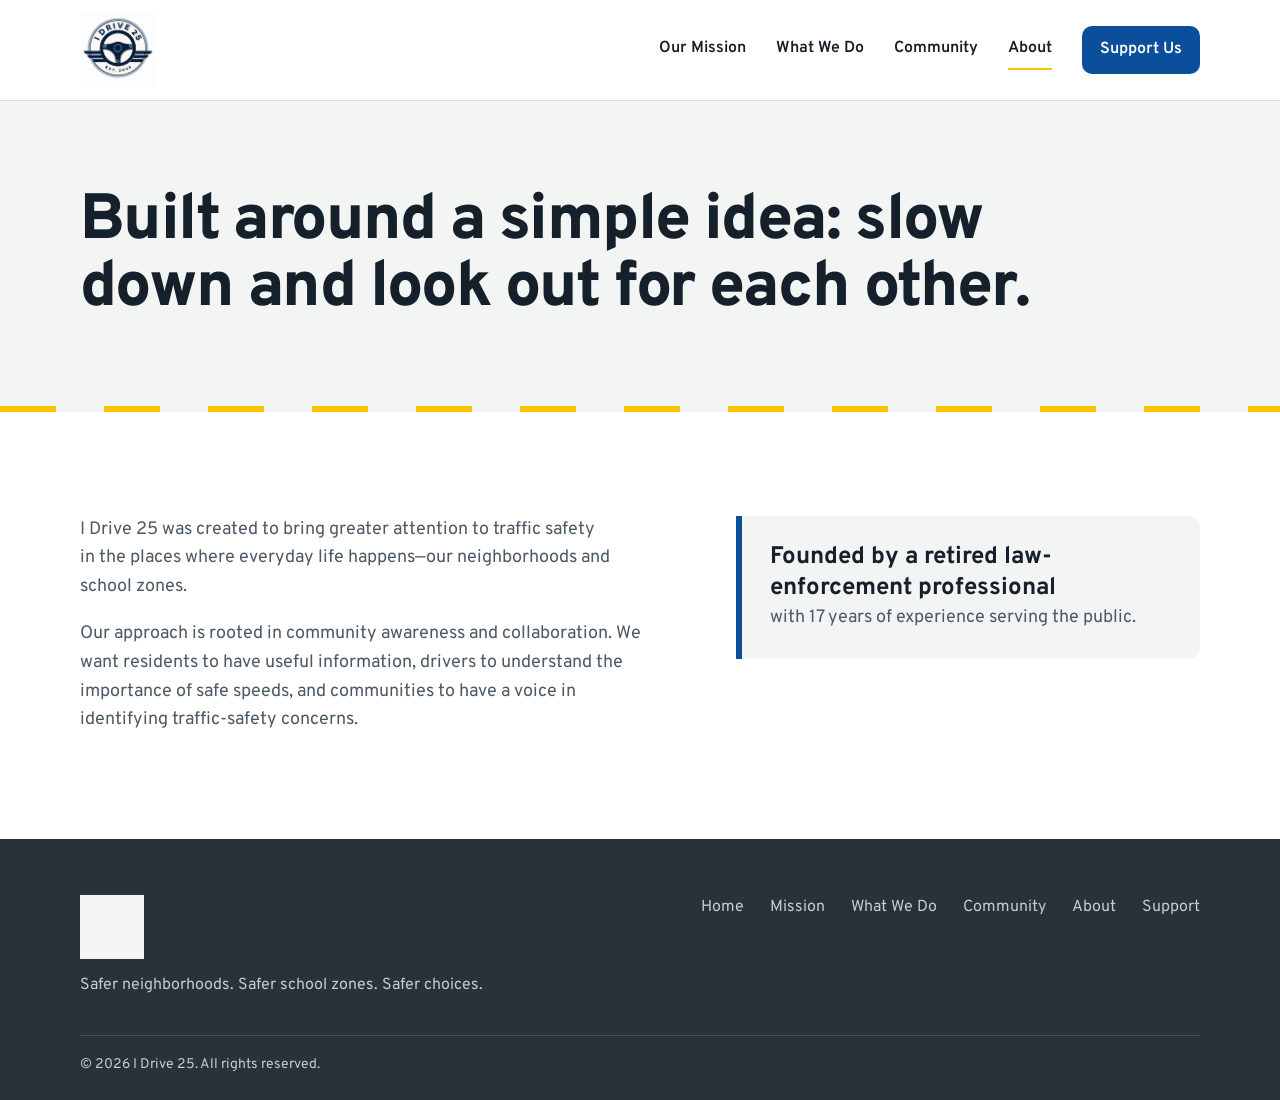
==== about.html @ 10377837 "Add files via upload" ====
<!DOCTYPE html>
<html lang="en">
<head>
  <meta charset="UTF-8">
  <meta name="viewport" content="width=device-width, initial-scale=1.0">
  <title>About | I Drive 25</title>
  <meta name="description" content="I Drive 25 was created to bring greater attention to traffic safety in our neighborhoods and school zones.">
  <meta name="theme-color" content="#0b4f9c">
  <link rel="preconnect" href="https://fonts.googleapis.com">
  <link rel="preconnect" href="https://fonts.gstatic.com" crossorigin>
  <link rel="stylesheet" href="https://fonts.googleapis.com/css2?family=Overpass:wght@400;600;700;800;900&display=swap">
  <link rel="stylesheet" href="styles.css">
</head>
<body>
  <a class="skip" href="#main">Skip to main content</a>

  <header class="site-header">
    <div class="container nav-wrap">
      <a class="brand" href="index.html" aria-label="I Drive 25 home">
        <img src="logo.png" alt="I Drive 25 logo">
      </a>
      <button class="menu-toggle" type="button" aria-label="Open menu" aria-expanded="false" aria-controls="site-nav">&#9776;</button>
      <nav class="nav" id="site-nav">
        <a href="mission.html">Our Mission</a>
        <a href="what-we-do.html">What We Do</a>
        <a href="community.html">Community</a>
        <a href="about.html" aria-current="page">About</a>
        <a class="nav-button" href="support.html">Support Us</a>
      </nav>
    </div>
  </header>

  <main id="main">
    <section class="page-head">
      <div class="container">
        <h1>Built around a simple idea: slow down and look out for each other.</h1>
      </div>
    </section>

    <section class="section">
      <div class="container about-grid">
        <div class="prose">
          <p>I Drive 25 was created to bring greater attention to traffic safety in the places where everyday life happens&mdash;our neighborhoods and school zones.</p>
          <p>Our approach is rooted in community awareness and collaboration. We want residents to have useful information, drivers to understand the importance of safe speeds, and communities to have a voice in identifying traffic-safety concerns.</p>
        </div>
        <div class="founder-note">
          <strong>Founded by a retired law-enforcement professional</strong>
          <span>with 17 years of experience serving the public.</span>
        </div>
      </div>
    </section>
  </main>

  <footer class="site-footer">
    <div class="container footer-grid">
      <div>
        <a class="brand footer-brand" href="index.html"><img src="logo.png" alt="I Drive 25 logo"></a>
        <p>Safer neighborhoods. Safer school zones. Safer choices.</p>
      </div>
      <div class="footer-links">
        <a href="index.html">Home</a>
        <a href="mission.html">Mission</a>
        <a href="what-we-do.html">What We Do</a>
        <a href="community.html">Community</a>
        <a href="about.html">About</a>
        <a href="support.html">Support</a>
      </div>
    </div>
    <div class="container copyright">&copy; 2026 I Drive 25. All rights reserved.</div>
  </footer>

  <script>
    const toggle = document.querySelector('.menu-toggle');
    const nav = document.querySelector('.nav');

    function setMenu(open) {
      nav.classList.toggle('open', open);
      toggle.setAttribute('aria-expanded', String(open));
    }

    toggle.addEventListener('click', () => setMenu(!nav.classList.contains('open')));
    document.querySelectorAll('.nav a').forEach(a => a.addEventListener('click', () => setMenu(false)));
    document.addEventListener('keydown', e => { if (e.key === 'Escape') setMenu(false); });
  </script>
</body>
</html>
---- styles.css ----
/* I Drive 25 — design built around U.S. road-sign language.
   Type: Overpass (the open-source cousin of Highway Gothic, the typeface of American road signs).
   Color: brand blue, sign white, asphalt gray, warning yellow, and school-zone yellow-green. */

:root{
  --ink:#16202a;
  --muted:#4d5a66;
  --paper:#f3f5f4;
  --line:#d8dfe3;
  --blue:#0b4f9c;
  --blue-hover:#083f7f;
  --blue-deep:#08386f;
  --asphalt:#2a3138;
  --sign-yellow:#f7c600;
  --school:#d2e82a;
  --guide-green:#0a6b43;
}

*{box-sizing:border-box}
html{scroll-behavior:smooth;scroll-padding-top:110px}
body{
  margin:0;
  font-family:"Overpass","Helvetica Neue",Arial,sans-serif;
  font-size:18px;
  line-height:1.6;
  color:var(--ink);
  background:#fff;
  -webkit-font-smoothing:antialiased;
}
img{max-width:100%}
a{color:inherit;text-decoration:none}
p{text-wrap:pretty}
:focus-visible{outline:3px solid var(--blue);outline-offset:3px}
.message :focus-visible,.community :focus-visible,.donate :focus-visible,.site-footer :focus-visible{outline-color:var(--sign-yellow)}

.skip{position:absolute;left:12px;top:-64px;z-index:50;padding:10px 16px;border-radius:8px;background:var(--ink);color:#fff;font-weight:700}
.skip:focus{top:12px}
.sr-only{position:absolute;width:1px;height:1px;margin:-1px;padding:0;overflow:hidden;clip:rect(0,0,0,0);white-space:nowrap;border:0}

.container{width:min(1120px,calc(100% - 40px));margin-inline:auto}

/* Type scale */
h1{
  font-size:clamp(44px,6.2vw,80px);
  line-height:1;
  letter-spacing:-.025em;
  font-weight:800;
  margin:0 0 26px;
  color:var(--ink);
  text-wrap:balance;
}
h2{
  font-size:clamp(30px,3.8vw,46px);
  line-height:1.08;
  letter-spacing:-.02em;
  font-weight:800;
  margin:0 0 18px;
  color:var(--ink);
  text-wrap:balance;
}
h3{font-size:22px;line-height:1.25;font-weight:700;margin:0 0 8px;color:var(--ink)}

/* Header: larger logo */
.site-header{
  position:sticky;top:0;z-index:20;
  background:rgba(255,255,255,.96);
  backdrop-filter:blur(10px);
  border-bottom:1px solid var(--line);
}
.nav-wrap{height:100px;display:flex;align-items:center;justify-content:space-between;gap:24px}
.brand{display:flex;align-items:center}
.brand img{display:block;height:76px;width:auto;max-width:300px;object-fit:contain}
.nav{display:flex;align-items:center;gap:30px;font-size:16px;font-weight:600}
.nav a{padding:6px 0;border-bottom:2px solid transparent}
.nav a:hover,.nav a[aria-current="page"]{border-bottom-color:var(--sign-yellow)}
.nav .nav-button{padding:11px 18px;border-radius:10px;background:var(--blue);color:#fff;border-bottom:0}
.nav .nav-button:hover{background:var(--blue-hover)}
.menu-toggle{
  display:none;
  background:none;border:0;border-radius:8px;
  padding:8px 10px;
  font:inherit;font-size:26px;line-height:1;
  color:var(--ink);cursor:pointer;
}

/* Buttons */
.button{
  display:inline-flex;align-items:center;justify-content:center;
  padding:14px 24px;
  border-radius:10px;
  font-weight:800;font-size:16px;line-height:1.2;
  transition:background-color .15s,color .15s,border-color .15s;
}
.button.primary{background:var(--blue);color:#fff}
.button.primary:hover{background:var(--blue-hover)}
.button.secondary{border:2px solid var(--ink);color:var(--ink);background:transparent}
.button.secondary:hover{background:var(--ink);color:#fff}
.button.accent{background:var(--sign-yellow);color:var(--ink)}
.button.accent:hover{background:#ffd633}
.button.big{padding:18px 28px;font-size:17px}

/* Home hero: the speed-limit sign is the one bold moment on the page */
.hero{background:var(--paper);overflow:hidden}
.hero-grid{
  display:grid;
  grid-template-columns:minmax(0,1.15fr) minmax(0,.85fr);
  gap:clamp(32px,6vw,90px);
  align-items:stretch;
}
.hero-copy{padding:clamp(48px,7vw,96px) 0 clamp(48px,6vw,80px)}
.lead{font-size:clamp(19px,1.8vw,22px);line-height:1.5;color:var(--muted);max-width:34rem;margin:0}
.hero-actions{display:flex;flex-wrap:wrap;gap:12px;margin:32px 0 40px}
.trust-row{list-style:none;padding:0;margin:0;display:flex;flex-wrap:wrap;gap:16px 36px}
.trust-row li{display:flex;flex-direction:column;padding-left:14px;border-left:3px solid var(--blue);line-height:1.35}
.trust-row strong{font-size:18px;font-weight:800}
.trust-row span{font-size:15px;color:var(--muted)}

.hero-sign{display:flex;flex-direction:column;align-items:center;padding-top:clamp(40px,6vw,72px)}
.sign{
  container-type:inline-size;
  position:relative;
  width:clamp(200px,26vw,320px);
  aspect-ratio:4/5;
  background:#fff;
  border-radius:20px;
  filter:drop-shadow(0 16px 22px rgba(22,32,42,.18));
}
.sign-face{
  position:absolute;
  inset:14px;
  inset:4.5cqw;
  border:8px solid var(--ink);
  border-width:2.8cqw;
  border-radius:16px;
  border-radius:5.5cqw;
  display:flex;flex-direction:column;align-items:center;justify-content:center;
  color:var(--ink);
  font-weight:800;
  line-height:1;
}
.sign-word{font-size:56px;font-size:17cqw;letter-spacing:.03em}
.sign-num{font-size:150px;font-size:58cqw;line-height:.9;letter-spacing:-.02em;margin-top:1cqw}
.post{
  flex:1;
  min-height:64px;
  width:clamp(12px,1.4vw,16px);
  background:linear-gradient(90deg,#7c868f,#cbd2d8 45%,#88929a);
}

@media (prefers-reduced-motion:no-preference){
  .sign{animation:settle .8s cubic-bezier(.2,.8,.2,1) both}
  @keyframes settle{
    from{opacity:0;transform:translateY(-28px) rotate(-2deg)}
    to{opacity:1;transform:none}
  }
}

/* Sections */
.section{padding:clamp(64px,9vw,104px) 0}
.paper{background:var(--paper)}

/* Message band: the road begins here */
.message{position:relative;background:var(--asphalt);color:#fff;padding-top:clamp(72px,9vw,112px)}
.message::before{
  content:"";
  position:absolute;left:0;right:0;top:26px;height:6px;
  background:repeating-linear-gradient(90deg,var(--sign-yellow) 0 56px,transparent 56px 104px);
}
.message-grid{display:grid;grid-template-columns:minmax(0,1.2fr) minmax(0,.8fr);gap:clamp(28px,6vw,80px);align-items:end}
.message h2{color:#fff;margin:0;font-size:clamp(32px,4.4vw,54px)}
.message p{margin:0;color:#d0d8df}

/* Home: links to each page */
.explore{padding:clamp(48px,7vw,88px) 0}
.explore-list{list-style:none;margin:0;padding:0;border-bottom:2px solid var(--ink)}
.explore-list a{
  display:grid;
  grid-template-columns:minmax(0,.9fr) minmax(0,1.1fr) 20px;
  gap:8px 32px;
  align-items:center;
  padding:28px 0;
  border-top:2px solid var(--ink);
}
.explore-list strong{font-size:clamp(24px,2.6vw,32px);line-height:1.15;font-weight:800}
.explore-list span{font-size:19px;color:var(--muted)}
.explore-list a::after{
  content:"";
  width:12px;height:12px;
  border-top:3px solid var(--ink);border-right:3px solid var(--ink);
  transform:rotate(45deg);
}
.explore-list a:hover strong{color:var(--blue)}
.explore-list a:hover::after{border-color:var(--blue)}

/* Inner pages: title band with a road line along its lower edge */
.page-head{position:relative;background:var(--paper);padding:clamp(48px,7vw,88px) 0 clamp(56px,7vw,92px)}
.page-head::after{
  content:"";
  position:absolute;left:0;right:0;bottom:0;height:6px;
  background:repeating-linear-gradient(90deg,var(--sign-yellow) 0 56px,transparent 56px 104px);
}
.page-head h1{font-size:clamp(36px,5.2vw,64px);line-height:1.04;max-width:16em;margin:0 0 20px}
.page-head h1:last-child{margin-bottom:0}
.page-head p{margin:0;max-width:40rem;font-size:clamp(19px,1.8vw,22px);line-height:1.5;color:var(--muted)}

/* Mission */
.statements{display:grid;grid-template-columns:repeat(2,minmax(0,1fr));gap:0 clamp(32px,6vw,80px)}
.statement{padding:32px 0;border-top:2px solid var(--ink)}
.statement h3{font-size:16px;font-weight:700;color:var(--blue);margin:0 0 10px}
.statement p{margin:0;font-size:clamp(22px,2.3vw,28px);line-height:1.35;font-weight:600}

/* What we do: each icon is a miniature road sign */
.programs{display:grid;grid-template-columns:repeat(2,minmax(0,1fr));gap:0 clamp(32px,6vw,80px)}
.program{display:grid;grid-template-columns:56px minmax(0,1fr);gap:22px;padding:32px 0;border-top:2px solid var(--ink)}
.program h3{margin:2px 0 8px}
.program p{margin:0;font-size:17px;color:var(--muted)}

.badge{
  position:relative;isolation:isolate;
  width:56px;height:56px;
  display:grid;place-items:center;
  font-weight:900;font-size:22px;line-height:1;
}
.badge-speed{background:#fff;border:3px solid var(--ink);border-radius:9px}
.badge-warn{font-size:26px}
.badge-warn::before{
  content:"";z-index:-1;
  position:absolute;inset:8px;
  background:var(--sign-yellow);
  border:3px solid var(--ink);border-radius:5px;
  transform:rotate(45deg);
}
.badge-blue,.badge-green{color:#fff;border-radius:9px;font-size:28px}
.badge-blue{background:var(--blue);box-shadow:inset 0 0 0 3px var(--blue),inset 0 0 0 5px #fff}
.badge-green{background:var(--guide-green);box-shadow:inset 0 0 0 3px var(--guide-green),inset 0 0 0 5px #fff}

/* Community */
.community{background:var(--blue-deep);color:#fff}
.community-grid{
  display:grid;
  grid-template-columns:minmax(0,1fr) minmax(0,1fr);
  gap:clamp(32px,6vw,80px);
  align-items:center;
}
.check-list{list-style:none;padding:0;margin:0;display:grid;gap:20px}
.check-list li{display:flex;align-items:center;gap:16px;font-size:clamp(19px,2vw,23px);font-weight:600}
.check-list span{
  flex:none;
  display:grid;place-items:center;
  width:32px;height:32px;border-radius:50%;
  background:var(--school);color:var(--ink);
  font-size:17px;font-weight:900;
}
.school-sign{margin:0;padding:clamp(16px,2.2vw,24px);border-radius:22px;background:var(--school);color:var(--ink)}
.school-sign-inner{padding:clamp(26px,4vw,46px);border:6px solid var(--ink);border-radius:14px}
.school-sign blockquote{margin:0}
.school-sign p{margin:0;color:var(--ink);font-size:clamp(24px,2.8vw,34px);line-height:1.2;font-weight:800}
.school-sign figcaption{margin-top:22px;font-size:16px;font-weight:800}

/* About */
.about-grid{
  display:grid;
  grid-template-columns:minmax(0,1.1fr) minmax(0,.9fr);
  gap:clamp(32px,7vw,96px);
  align-items:start;
}
.prose p{margin:0 0 18px;color:var(--muted)}
.prose p:last-child{margin-bottom:0}
.founder-note{
  padding:26px 28px;
  display:flex;flex-direction:column;
  background:var(--paper);
  border-left:6px solid var(--blue);
  border-radius:0 12px 12px 0;
}
.founder-note strong{font-size:clamp(20px,2.2vw,24px);line-height:1.3}
.founder-note span{color:var(--muted)}

/* Support */
.donate{background:var(--blue);color:#fff;padding:clamp(48px,6vw,72px) 0}
.donate-inner{display:flex;flex-direction:column;align-items:flex-start;gap:18px}
.donate .fine-print{margin:0;max-width:40rem;font-size:14px;line-height:1.5;color:#cfe0f3}

.contact{background:var(--paper);padding:clamp(48px,6vw,72px) 0}
.contact-inner{display:flex;flex-wrap:wrap;justify-content:space-between;align-items:center;gap:28px}
.contact h2{flex:1 1 320px;margin:0;max-width:18em}

/* Footer */
.site-footer{background:var(--asphalt);color:#c3ccd4;padding:56px 0 24px}
.footer-grid{display:flex;flex-wrap:wrap;justify-content:space-between;gap:40px}
.footer-brand img{height:64px;width:auto;max-width:280px;filter:brightness(0) invert(1);opacity:.95}
.footer-grid p{margin:14px 0 0;font-size:16px}
.footer-links{display:flex;flex-wrap:wrap;gap:12px 26px;font-size:16px}
.footer-links a:hover{color:#fff;text-decoration:underline}
.copyright{margin-top:36px;padding-top:18px;border-top:1px solid rgba(255,255,255,.14);font-size:14px}

/* Tablet */
@media (max-width:900px){
  .hero-grid,.community-grid,.about-grid,.message-grid,.statements,.programs{grid-template-columns:1fr}
  .hero-sign{padding-top:0}
  .post{min-height:56px}
}

/* Phone */
@media (max-width:800px){
  .menu-toggle{display:block}
  .nav{
    display:none;
    position:absolute;top:100%;left:0;right:0;
    flex-direction:column;align-items:stretch;gap:4px;
    padding:14px 20px 20px;
    background:#fff;
    border-bottom:1px solid var(--line);
  }
  .nav.open{display:flex}
  .nav a{padding:12px 4px}
  .nav .nav-button{text-align:center;margin-top:8px}
}

@media (max-width:700px){
  body{font-size:17px}
  .container{width:min(100% - 32px,1120px)}
  .nav-wrap{height:82px}
  .brand img{height:56px;max-width:230px}
  .footer-brand img{height:52px}
  .contact-inner{flex-direction:column;align-items:flex-start}
  .program{gap:18px}
  .explore-list a{grid-template-columns:minmax(0,1fr) 20px;padding:22px 0}
  .explore-list strong,.explore-list span{grid-column:1}
  .explore-list a::after{grid-column:2;grid-row:1 / span 2}
}
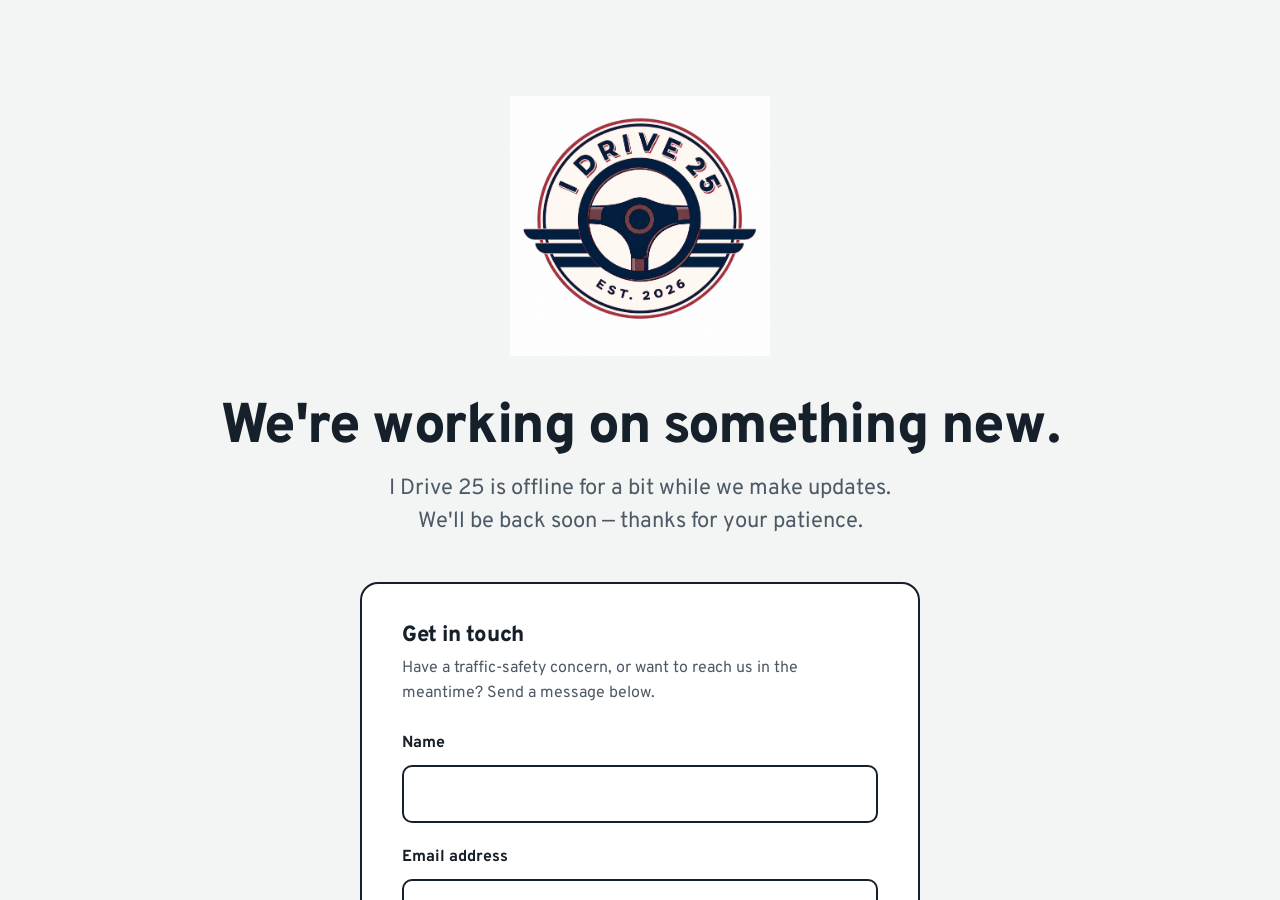
==== commit 9a9f0e63: "Add files via upload" ====
--- a/about.html
+++ b/about.html
@@ -2,85 +2,15 @@
 <html lang="en">
 <head>
   <meta charset="UTF-8">
-  <meta name="viewport" content="width=device-width, initial-scale=1.0">
-  <title>About | I Drive 25</title>
-  <meta name="description" content="I Drive 25 was created to bring greater attention to traffic safety in our neighborhoods and school zones.">
-  <meta name="theme-color" content="#0b4f9c">
-  <link rel="preconnect" href="https://fonts.googleapis.com">
-  <link rel="preconnect" href="https://fonts.gstatic.com" crossorigin>
-  <link rel="stylesheet" href="https://fonts.googleapis.com/css2?family=Overpass:wght@400;600;700;800;900&display=swap">
+  <meta http-equiv="refresh" content="0; url=index.html">
+  <meta name="robots" content="noindex">
+  <title>I Drive 25 | Coming Soon</title>
   <link rel="stylesheet" href="styles.css">
 </head>
 <body>
-  <a class="skip" href="#main">Skip to main content</a>
-
-  <header class="site-header">
-    <div class="container nav-wrap">
-      <a class="brand" href="index.html" aria-label="I Drive 25 home">
-        <img src="logo.png" alt="I Drive 25 logo">
-      </a>
-      <button class="menu-toggle" type="button" aria-label="Open menu" aria-expanded="false" aria-controls="site-nav">&#9776;</button>
-      <nav class="nav" id="site-nav">
-        <a href="mission.html">Our Mission</a>
-        <a href="what-we-do.html">What We Do</a>
-        <a href="community.html">Community</a>
-        <a href="about.html" aria-current="page">About</a>
-        <a class="nav-button" href="support.html">Support Us</a>
-      </nav>
-    </div>
-  </header>
-
-  <main id="main">
-    <section class="page-head">
-      <div class="container">
-        <h1>Built around a simple idea: slow down and look out for each other.</h1>
-      </div>
-    </section>
-
-    <section class="section">
-      <div class="container about-grid">
-        <div class="prose">
-          <p>I Drive 25 was created to bring greater attention to traffic safety in the places where everyday life happens&mdash;our neighborhoods and school zones.</p>
-          <p>Our approach is rooted in community awareness and collaboration. We want residents to have useful information, drivers to understand the importance of safe speeds, and communities to have a voice in identifying traffic-safety concerns.</p>
-        </div>
-        <div class="founder-note">
-          <strong>Founded by a retired law-enforcement professional</strong>
-          <span>with 17 years of experience serving the public.</span>
-        </div>
-      </div>
-    </section>
-  </main>
-
-  <footer class="site-footer">
-    <div class="container footer-grid">
-      <div>
-        <a class="brand footer-brand" href="index.html"><img src="logo.png" alt="I Drive 25 logo"></a>
-        <p>Safer neighborhoods. Safer school zones. Safer choices.</p>
-      </div>
-      <div class="footer-links">
-        <a href="index.html">Home</a>
-        <a href="mission.html">Mission</a>
-        <a href="what-we-do.html">What We Do</a>
-        <a href="community.html">Community</a>
-        <a href="about.html">About</a>
-        <a href="support.html">Support</a>
-      </div>
-    </div>
-    <div class="container copyright">&copy; 2026 I Drive 25. All rights reserved.</div>
-  </footer>
-
-  <script>
-    const toggle = document.querySelector('.menu-toggle');
-    const nav = document.querySelector('.nav');
-
-    function setMenu(open) {
-      nav.classList.toggle('open', open);
-      toggle.setAttribute('aria-expanded', String(open));
-    }
-
-    toggle.addEventListener('click', () => setMenu(!nav.classList.contains('open')));
-    document.querySelectorAll('.nav a').forEach(a => a.addEventListener('click', () => setMenu(false)));
-    document.addEventListener('keydown', e => { if (e.key === 'Escape') setMenu(false); });
-  </script>
+  <p style="font-family:Arial,sans-serif;padding:40px;text-align:center;">
+    I Drive 25 is offline for a bit while we make updates.
+    <a href="index.html">Continue to the homepage</a>.
+  </p>
 </body>
 </html>
--- a/styles.css
+++ b/styles.css
@@ -83,6 +83,13 @@
   color:var(--ink);cursor:pointer;
 }
 
+
+/* Home page masthead: large centered logo, menu beneath */
+.masthead{position:relative}
+.masthead .nav-wrap{height:auto;flex-direction:column;justify-content:center;gap:0;padding-top:clamp(24px,4vw,44px)}
+.masthead .brand img{height:clamp(150px,19vw,230px);width:auto;max-width:min(92vw,560px);object-fit:contain}
+.masthead .nav{justify-content:center;flex-wrap:wrap;padding:20px 0 22px}
+
 /* Buttons */
 .button{
   display:inline-flex;align-items:center;justify-content:center;
@@ -170,6 +177,61 @@
 .message h2{color:#fff;margin:0;font-size:clamp(32px,4.4vw,54px)}
 .message p{margin:0;color:#d0d8df}
 
+/* Coming-soon page */
+.soon-page{
+  min-height:100vh;
+  display:flex;flex-direction:column;align-items:center;justify-content:center;
+  text-align:center;
+  padding:clamp(56px,10vw,96px) 20px;
+  background:var(--paper);
+}
+.soon-logo{
+  width:clamp(170px,26vw,260px);height:auto;object-fit:contain;
+  margin-bottom:clamp(28px,5vw,44px);
+}
+.soon-page h1{font-size:clamp(34px,5vw,56px);max-width:18em;margin:0 0 16px}
+.soon-page .lead{max-width:34rem;margin:0 0 44px}
+.soon-card{
+  width:100%;max-width:560px;text-align:left;
+  background:#fff;
+  border:2px solid var(--ink);border-radius:18px;
+  padding:clamp(28px,4vw,40px);
+}
+.soon-card h2{font-size:22px;margin:0 0 8px}
+.soon-card-sub{margin:0 0 24px;color:var(--muted);font-size:16px}
+.soon-footer{padding:28px 0;background:transparent;color:var(--muted)}
+.soon-footer .copyright{border-top:0;margin-top:0;padding-top:0}
+
+/* Weekly driving tip */
+.tip{padding-top:0}
+.tip-card{
+  display:grid;
+  grid-template-columns:auto minmax(0,1fr);
+  gap:clamp(20px,3.5vw,32px);
+  align-items:start;
+  padding:clamp(28px,4vw,40px);
+  background:var(--paper);
+  border:2px solid var(--ink);
+  border-radius:18px;
+}
+.tip-sign{
+  flex:none;
+  position:relative;isolation:isolate;
+  width:60px;height:60px;
+  display:grid;place-items:center;
+  font-weight:900;font-size:30px;color:var(--ink);
+}
+.tip-sign::before{
+  content:"";z-index:-1;
+  position:absolute;inset:4px;
+  background:var(--sign-yellow);
+  border:3px solid var(--ink);border-radius:6px;
+  transform:rotate(45deg);
+}
+.tip-label{font-size:13px;font-weight:800;letter-spacing:2px;color:var(--blue);margin-bottom:8px}
+.tip-copy h2{margin:0 0 10px;font-size:clamp(24px,2.6vw,32px)}
+.tip-copy p{margin:0;font-size:18px;color:var(--muted);max-width:46rem}
+
 /* Home: links to each page */
 .explore{padding:clamp(48px,7vw,88px) 0}
 .explore-list{list-style:none;margin:0;padding:0;border-bottom:2px solid var(--ink)}
@@ -281,9 +343,25 @@
 .donate-inner{display:flex;flex-direction:column;align-items:flex-start;gap:18px}
 .donate .fine-print{margin:0;max-width:40rem;font-size:14px;line-height:1.5;color:#cfe0f3}
 
-.contact{background:var(--paper);padding:clamp(48px,6vw,72px) 0}
-.contact-inner{display:flex;flex-wrap:wrap;justify-content:space-between;align-items:center;gap:28px}
-.contact h2{flex:1 1 320px;margin:0;max-width:18em}
+.contact{background:var(--paper);padding:clamp(56px,7vw,96px) 0}
+.contact-grid{display:grid;grid-template-columns:minmax(0,.85fr) minmax(0,1.15fr);gap:clamp(28px,6vw,80px);align-items:start}
+.contact h2{margin:0}
+
+/* Contact form */
+.contact-form{display:grid;gap:22px}
+.field{display:grid;gap:8px}
+.field label{font-size:16px;font-weight:700}
+.field input,.field textarea{
+  width:100%;
+  padding:13px 14px;
+  font:inherit;font-size:18px;
+  color:var(--ink);
+  background:#fff;
+  border:2px solid var(--ink);
+  border-radius:10px;
+}
+.field textarea{min-height:170px;resize:vertical}
+.contact-form .button{justify-self:start;border:0;font-family:inherit;cursor:pointer}
 
 /* Footer */
 .site-footer{background:var(--asphalt);color:#c3ccd4;padding:56px 0 24px}
@@ -296,7 +374,7 @@
 
 /* Tablet */
 @media (max-width:900px){
-  .hero-grid,.community-grid,.about-grid,.message-grid,.statements,.programs{grid-template-columns:1fr}
+  .hero-grid,.community-grid,.about-grid,.message-grid,.statements,.programs,.contact-grid{grid-template-columns:1fr}
   .hero-sign{padding-top:0}
   .post{min-height:56px}
 }
@@ -315,6 +393,9 @@
   .nav.open{display:flex}
   .nav a{padding:12px 4px}
   .nav .nav-button{text-align:center;margin-top:8px}
+  .masthead .nav{padding:14px 20px 20px;justify-content:flex-start}
+  .masthead .menu-toggle{position:absolute;right:12px;top:14px}
+  .masthead .nav-wrap{padding-top:44px;padding-bottom:22px}
 }
 
 @media (max-width:700px){
@@ -323,9 +404,11 @@
   .nav-wrap{height:82px}
   .brand img{height:56px;max-width:230px}
   .footer-brand img{height:52px}
-  .contact-inner{flex-direction:column;align-items:flex-start}
+  .masthead .brand img{height:132px}
   .program{gap:18px}
   .explore-list a{grid-template-columns:minmax(0,1fr) 20px;padding:22px 0}
   .explore-list strong,.explore-list span{grid-column:1}
   .explore-list a::after{grid-column:2;grid-row:1 / span 2}
-}
+  .tip-card{grid-template-columns:1fr}
+  .tip-sign{margin-bottom:4px}
+}
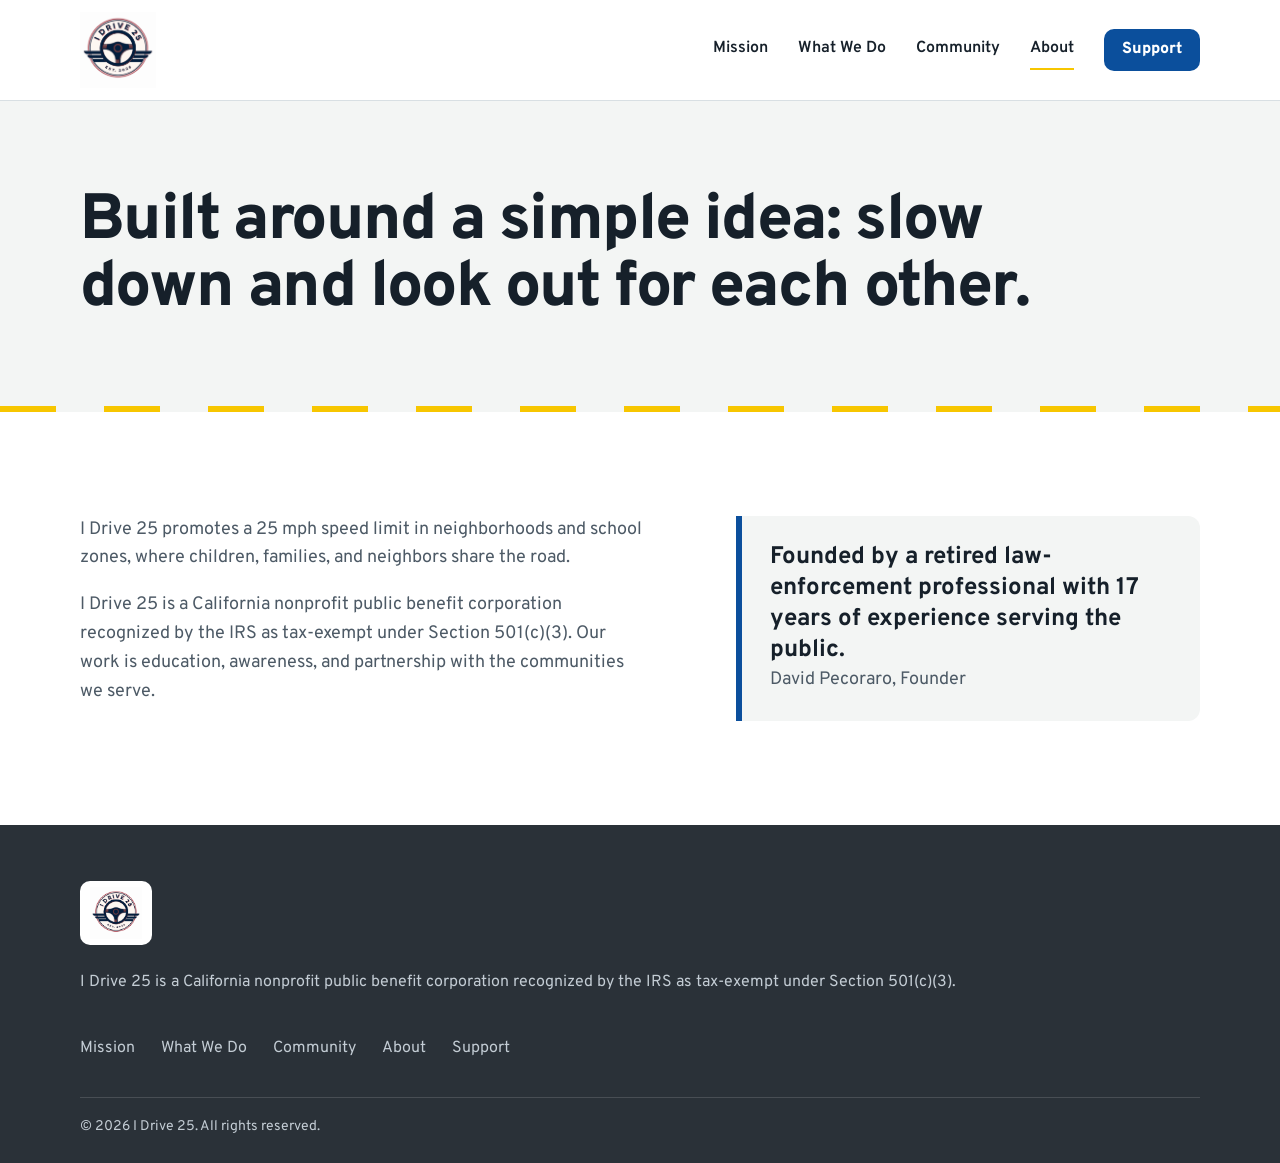
==== commit 349b2108: "Add files via upload" ====
--- a/about.html
+++ b/about.html
@@ -1,16 +1,24 @@
 <!DOCTYPE html>
-<html lang="en">
-<head>
-  <meta charset="UTF-8">
-  <meta http-equiv="refresh" content="0; url=index.html">
-  <meta name="robots" content="noindex">
-  <title>I Drive 25 | Coming Soon</title>
-  <link rel="stylesheet" href="styles.css">
-</head>
-<body>
-  <p style="font-family:Arial,sans-serif;padding:40px;text-align:center;">
-    I Drive 25 is offline for a bit while we make updates.
-    <a href="index.html">Continue to the homepage</a>.
-  </p>
-</body>
-</html>
+<html lang="en"><head><meta charset="UTF-8"><meta name="viewport" content="width=device-width, initial-scale=1.0">
+<title>About | I Drive 25</title><meta name="description" content="About I Drive 25."><meta name="theme-color" content="#0b4f9c">
+<link rel="preconnect" href="https://fonts.googleapis.com"><link rel="preconnect" href="https://fonts.gstatic.com" crossorigin>
+<link rel="stylesheet" href="https://fonts.googleapis.com/css2?family=Overpass:wght@400;600;700;800;900&display=swap">
+<link rel="stylesheet" href="styles.css"></head><body>
+<a class="skip" href="#main">Skip to main content</a>
+<header class="site-header"><div class="container nav-wrap">
+<a class="brand" href="index.html"><img src="logo.png" alt="I Drive 25 logo"></a>
+<button class="menu-toggle" aria-expanded="false" aria-controls="nav" aria-label="Menu">&#9776;</button>
+<nav class="nav" id="nav" aria-label="Main"><a href="mission.html">Mission</a><a href="what-we-do.html">What We Do</a><a href="community.html">Community</a><a href="about.html" aria-current="page">About</a><a class="nav-button button primary" href="support.html">Support</a></nav>
+</div></header>
+<main id="main"><section class="page-head"><div class="container"><h1>Built around a simple idea: slow down and look out for each other.</h1></div></section><section class="section"><div class="container about-grid"><div class="prose">
+<p>I Drive 25 promotes a 25 mph speed limit in neighborhoods and school zones, where children, families, and neighbors share the road.</p>
+<p>I Drive 25 is a California nonprofit public benefit corporation recognized by the IRS as tax-exempt under Section 501(c)(3). Our work is education, awareness, and partnership with the communities we serve.</p></div>
+<div class="founder-note"><strong>Founded by a retired law-enforcement professional with 17 years of experience serving the public.</strong><span>David Pecoraro, Founder</span></div></div></section></main>
+<footer class="site-footer"><div class="container">
+<div class="footer-grid"><div class="footer-brand"><img src="logo.png" alt="I Drive 25"><p>I Drive 25 is a California nonprofit public benefit corporation recognized by the IRS as tax-exempt under Section 501(c)(3).</p></div>
+<nav class="footer-links" aria-label="Footer"><a href="mission.html">Mission</a><a href="what-we-do.html">What We Do</a><a href="community.html">Community</a><a href="about.html">About</a><a href="support.html">Support</a></nav></div>
+<div class="copyright">&copy; 2026 I Drive 25. All rights reserved.</div></div></footer>
+<script>
+var t=document.querySelector('.menu-toggle'),n=document.getElementById('nav');
+t.addEventListener('click',function(){var o=n.classList.toggle('open');t.setAttribute('aria-expanded',o)});
+</script></body></html>
--- a/styles.css
+++ b/styles.css
@@ -366,7 +366,7 @@
 /* Footer */
 .site-footer{background:var(--asphalt);color:#c3ccd4;padding:56px 0 24px}
 .footer-grid{display:flex;flex-wrap:wrap;justify-content:space-between;gap:40px}
-.footer-brand img{height:64px;width:auto;max-width:280px;filter:brightness(0) invert(1);opacity:.95}
+.footer-brand img{height:64px;width:auto;max-width:280px;background:#fff;padding:6px 10px;border-radius:10px}
 .footer-grid p{margin:14px 0 0;font-size:16px}
 .footer-links{display:flex;flex-wrap:wrap;gap:12px 26px;font-size:16px}
 .footer-links a:hover{color:#fff;text-decoration:underline}
@@ -403,7 +403,7 @@
   .container{width:min(100% - 32px,1120px)}
   .nav-wrap{height:82px}
   .brand img{height:56px;max-width:230px}
-  .footer-brand img{height:52px}
+  .footer-brand img{height:64px;width:auto;max-width:280px;background:#fff;padding:6px 10px;border-radius:10px}
   .masthead .brand img{height:132px}
   .program{gap:18px}
   .explore-list a{grid-template-columns:minmax(0,1fr) 20px;padding:22px 0}
@@ -412,3 +412,7 @@
   .tip-card{grid-template-columns:1fr}
   .tip-sign{margin-bottom:4px}
 }
+
+.message{padding-bottom:clamp(40px,5vw,64px)}
+.tip{padding-top:clamp(40px,5vw,64px)}
+.tip+.explore{padding-top:clamp(40px,5vw,64px)}
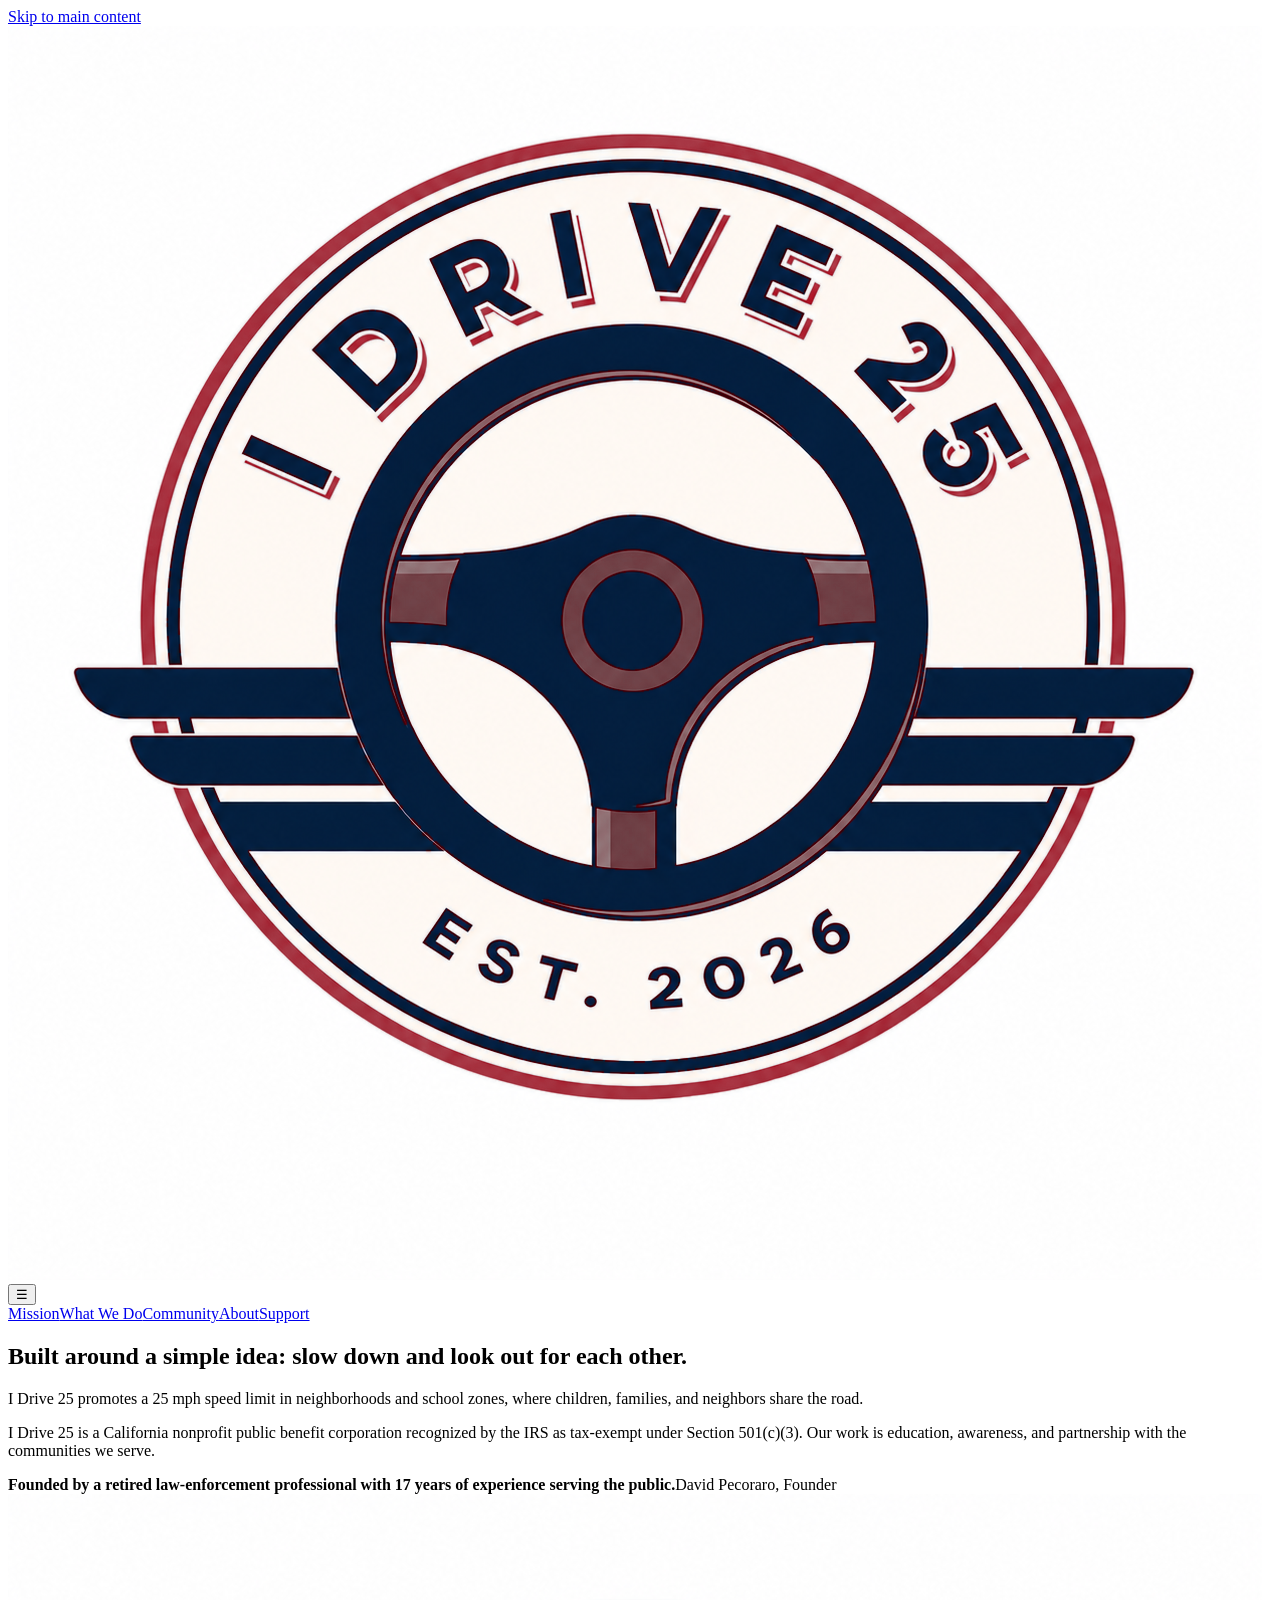
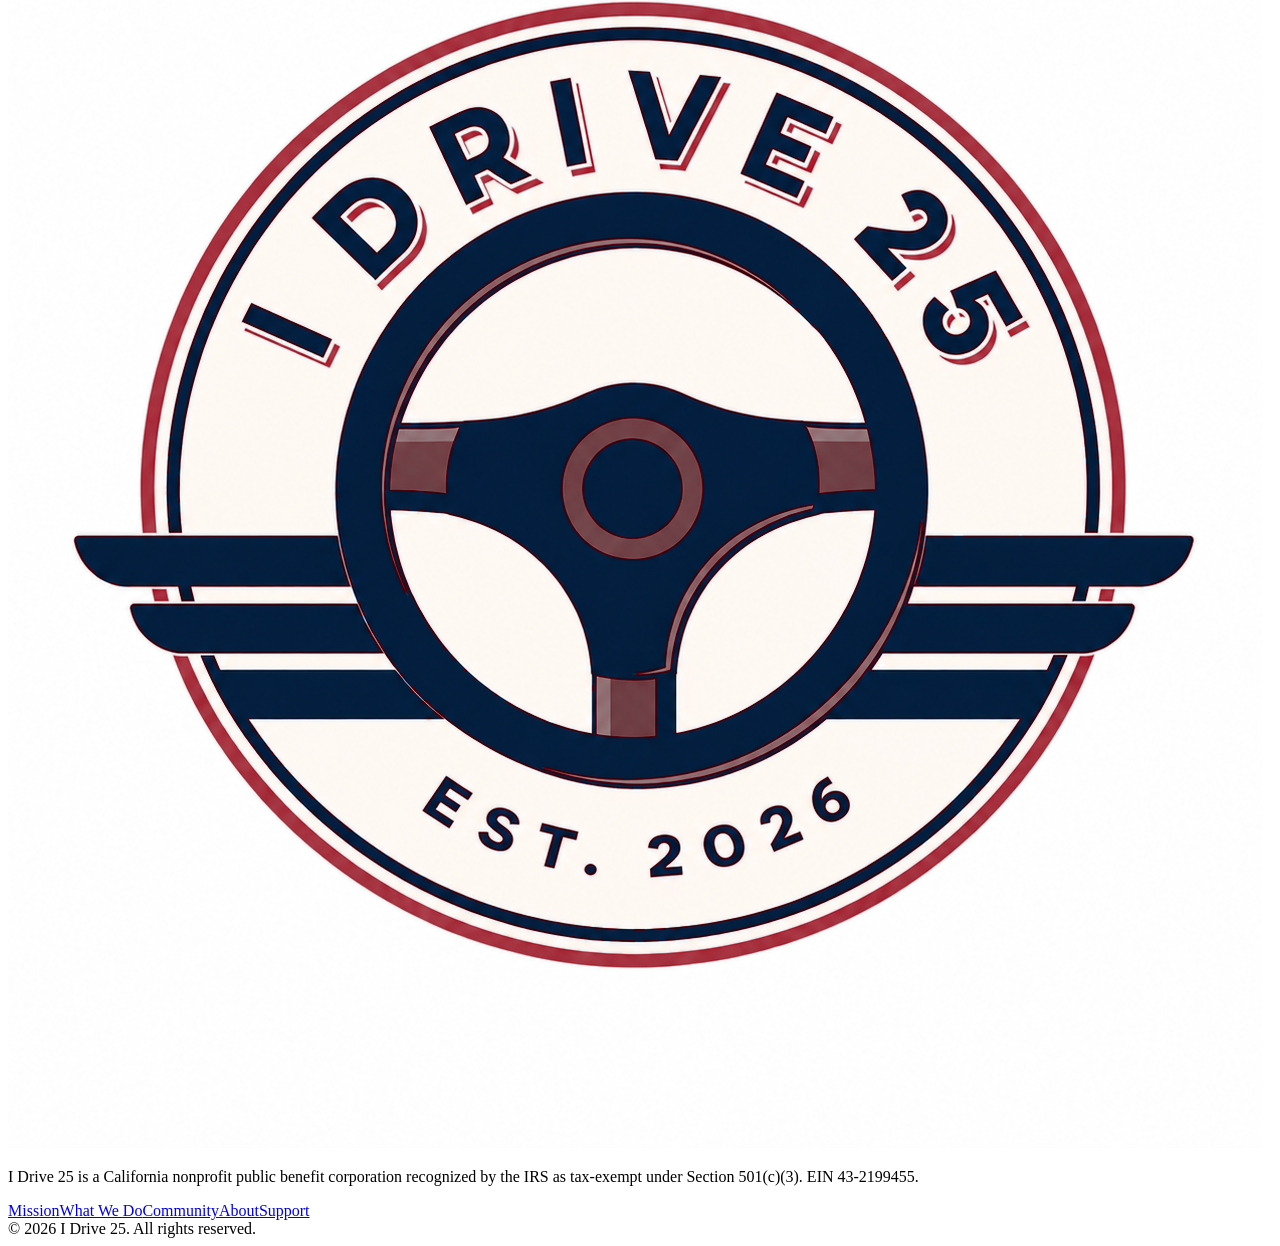
==== commit b4b07021: "Add files via upload" ====
--- a/about.html
+++ b/about.html
@@ -15,7 +15,7 @@
 <p>I Drive 25 is a California nonprofit public benefit corporation recognized by the IRS as tax-exempt under Section 501(c)(3). Our work is education, awareness, and partnership with the communities we serve.</p></div>
 <div class="founder-note"><strong>Founded by a retired law-enforcement professional with 17 years of experience serving the public.</strong><span>David Pecoraro, Founder</span></div></div></section></main>
 <footer class="site-footer"><div class="container">
-<div class="footer-grid"><div class="footer-brand"><img src="logo.png" alt="I Drive 25"><p>I Drive 25 is a California nonprofit public benefit corporation recognized by the IRS as tax-exempt under Section 501(c)(3).</p></div>
+<div class="footer-grid"><div class="footer-brand"><img src="logo.png" alt="I Drive 25"><p>I Drive 25 is a California nonprofit public benefit corporation recognized by the IRS as tax-exempt under Section 501(c)(3). EIN 43-2199455.</p></div>
 <nav class="footer-links" aria-label="Footer"><a href="mission.html">Mission</a><a href="what-we-do.html">What We Do</a><a href="community.html">Community</a><a href="about.html">About</a><a href="support.html">Support</a></nav></div>
 <div class="copyright">&copy; 2026 I Drive 25. All rights reserved.</div></div></footer>
 <script>
